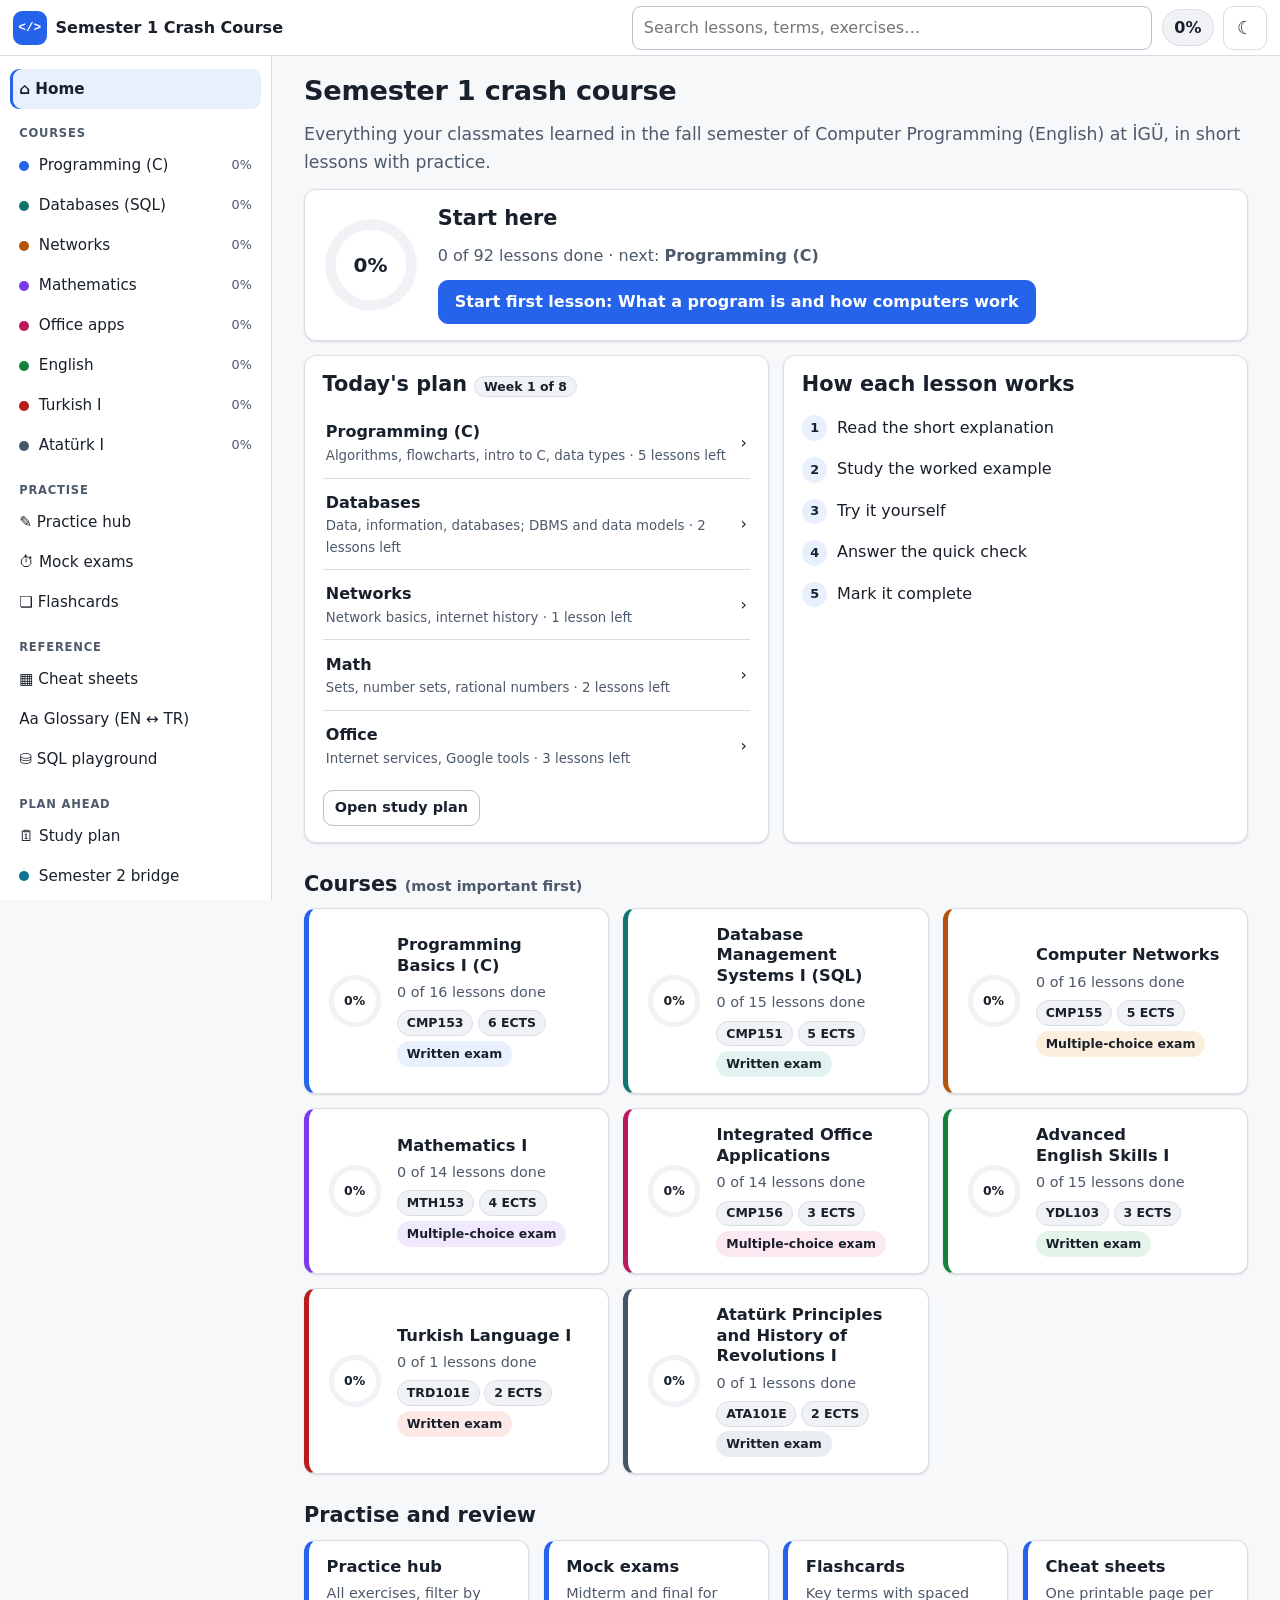
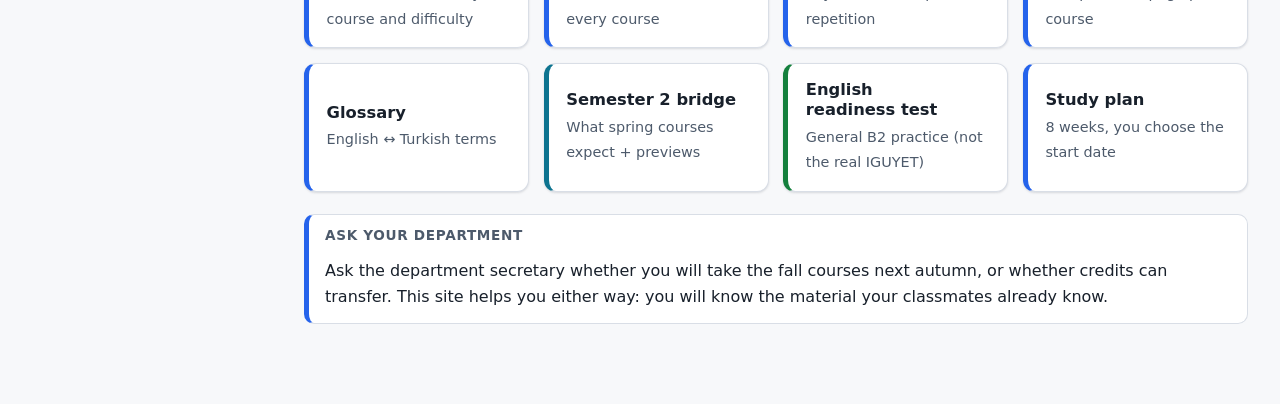
==== index.html @ d9d76923 "Semester 1 crash course study site Static study site for the semester 1 courses of IGU Computer Prog" ====
<!doctype html>
<html lang="en">
<head>
<meta charset="utf-8">
<meta name="viewport" content="width=device-width, initial-scale=1">
<title>Semester 1 Crash Course — İGÜ Computer Programming</title>
<meta name="description" content="Self-paced crash course for semester 1 of the Computer Programming (English) program at Istanbul Gelişim University.">
<meta name="color-scheme" content="light dark">
<script>
(function(){try{var s=JSON.parse(localStorage.getItem('igu-cc-v1')||'{}');var t=s.theme||(matchMedia('(prefers-color-scheme: dark)').matches?'dark':'light');document.documentElement.setAttribute('data-theme',t);}catch(e){document.documentElement.setAttribute('data-theme','light');}})();
</script>
<link rel="stylesheet" href="assets/css/app.css">
<link rel="icon" href="data:image/svg+xml,%3Csvg xmlns='http://www.w3.org/2000/svg' viewBox='0 0 32 32'%3E%3Crect width='32' height='32' rx='7' fill='%232563eb'/%3E%3Cpath d='M9 11l-5 5 5 5M23 11l5 5-5 5M18 8l-4 16' stroke='%23fff' stroke-width='2.4' fill='none' stroke-linecap='round' stroke-linejoin='round'/%3E%3C/svg%3E">
</head>
<body>
<a class="skip" href="#main">Skip to content</a>
<header class="topbar" role="banner">
  <a class="brand" href="#/" aria-label="Crash course home"><span class="brand-mark" aria-hidden="true">&lt;/&gt;</span><span class="brand-text">Semester 1 Crash Course</span></a>
  <div class="search" role="search">
    <label class="vh" for="q">Search lessons, glossary and exercises</label>
    <input id="q" type="search" placeholder="Search lessons, terms, exercises…" autocomplete="off" aria-controls="q-results" aria-expanded="false">
    <div id="q-results" class="search-results" hidden></div>
  </div>
  <a class="top-progress" href="#/" id="top-progress" aria-label="Overall progress">0%</a>
  <button class="icon-btn" id="theme-btn" type="button" aria-label="Switch between light and dark mode" title="Light / dark mode"><span aria-hidden="true" id="theme-ico">☾</span></button>
</header>
<nav class="sidebar" id="sidebar" aria-label="Main"></nav>
<main id="main" tabindex="-1"><p class="loading">Loading…</p></main>
<nav class="tabbar" id="tabbar" aria-label="Sections">
  <a href="#/" data-tab="home"><span aria-hidden="true">⌂</span>Home</a>
  <a href="#/courses" data-tab="courses"><span aria-hidden="true">▤</span>Courses</a>
  <a href="#/practice" data-tab="practice"><span aria-hidden="true">✎</span>Practice</a>
  <a href="#/flashcards" data-tab="flashcards"><span aria-hidden="true">❏</span>Flashcards</a>
  <a href="#/more" data-tab="more"><span aria-hidden="true">⋯</span>More</a>
</nav>
<noscript><p style="padding:2rem">This study site needs JavaScript. Please enable it in your browser.</p></noscript>
<script src="assets/js/app.js"></script>
<script src="assets/js/widgets.js"></script>
<script src="assets/js/tools.js"></script>
<script src="data/index.js"></script>
</body>
</html>
---- assets/css/app.css ----
/* Crash course — calm docs-style theme. Tokens first, then layout, then components. */
:root {
  --bg: #f7f8fa; --surface: #ffffff; --surface-2: #f0f2f5; --border: #d9dee6; --border-strong: #b6bfcc;
  --text: #18202b; --muted: #4d5a6b; --link: #1d4ed8;
  --ok: #166534; --ok-bg: #e6f4ea; --bad: #b42318; --bad-bg: #fdecea; --warn: #8a4b00; --warn-bg: #fff4dc; --info-bg: #e8f0fe;
  --accent: #2563eb; --accent-soft: #e8effd; --on-accent: #ffffff;
  --code-bg: #f3f5f8; --code-text: #1b2430; --tok-kw: #7c2d92; --tok-str: #0b6b3a; --tok-num: #9a4a00; --tok-com: #5f6b7a; --tok-pre: #1d5fa8; --tok-fn: #1d4ed8;
  --radius: 12px; --shadow: 0 1px 2px rgba(16,24,40,.06), 0 1px 3px rgba(16,24,40,.08);
  --font: system-ui, -apple-system, "Segoe UI", Roboto, "Helvetica Neue", Arial, sans-serif;
  --mono: ui-monospace, "Cascadia Code", "SF Mono", Consolas, "Liberation Mono", Menlo, monospace;
  --top: 56px; --side: 272px; --tab: 60px;
}
:root[data-theme="dark"] {
  --bg: #11151b; --surface: #181d25; --surface-2: #202733; --border: #2f3846; --border-strong: #4a5568;
  --text: #e7ecf3; --muted: #a9b4c4; --link: #8ab4ff;
  --ok: #7ee2a0; --ok-bg: #12301f; --bad: #ffa198; --bad-bg: #3a1614; --warn: #ffd27a; --warn-bg: #33260a; --info-bg: #17263f;
  --accent: #7aa7ff; --accent-soft: #1a2740; --on-accent: #0b1220;
  --code-bg: #0f1319; --code-text: #e3e9f2; --tok-kw: #d2a8ff; --tok-str: #8ddb8c; --tok-num: #ffb86b; --tok-com: #8f9bab; --tok-pre: #79c0ff; --tok-fn: #8ab4ff;
  --shadow: 0 1px 2px rgba(0,0,0,.4);
}
[data-course="c"] { --accent: #2563eb; --accent-soft: #e8effd; }
[data-course="db"] { --accent: #0f766e; --accent-soft: #e0f3f1; }
[data-course="net"] { --accent: #b45309; --accent-soft: #fbeedd; }
[data-course="math"] { --accent: #7c3aed; --accent-soft: #f0e9fe; }
[data-course="office"] { --accent: #be185d; --accent-soft: #fce8f1; }
[data-course="en"] { --accent: #15803d; --accent-soft: #e4f4ea; }
[data-course="tr"] { --accent: #b91c1c; --accent-soft: #fde8e8; }
[data-course="ata"] { --accent: #475569; --accent-soft: #e9edf2; }
[data-course="bridge"] { --accent: #0e7490; --accent-soft: #e0f2f7; }
:root[data-theme="dark"] [data-course="c"] { --accent: #7aa7ff; --accent-soft: #1a2740; }
:root[data-theme="dark"] [data-course="db"] { --accent: #4fd1c5; --accent-soft: #12302e; }
:root[data-theme="dark"] [data-course="net"] { --accent: #f6ad55; --accent-soft: #33240f; }
:root[data-theme="dark"] [data-course="math"] { --accent: #b79cff; --accent-soft: #261d40; }
:root[data-theme="dark"] [data-course="office"] { --accent: #f58ab8; --accent-soft: #3a1528; }
:root[data-theme="dark"] [data-course="en"] { --accent: #6ee7a0; --accent-soft: #12301f; }
:root[data-theme="dark"] [data-course="tr"] { --accent: #fca5a5; --accent-soft: #3a1616; }
:root[data-theme="dark"] [data-course="ata"] { --accent: #cbd5e1; --accent-soft: #232b36; }
:root[data-theme="dark"] [data-course="bridge"] { --accent: #67e8f9; --accent-soft: #0f2c33; }

* { box-sizing: border-box; }
[hidden] { display: none !important; }
html { -webkit-text-size-adjust: 100%; scroll-padding-top: calc(var(--top) + 12px); }
body { margin: 0; background: var(--bg); color: var(--text); font: 16px/1.6 var(--font); overflow-x: hidden; }
a { color: var(--link); text-underline-offset: 2px; }
h1, h2, h3, h4 { line-height: 1.25; margin: 1.4em 0 .5em; text-wrap: balance; }
h1 { font-size: 1.7rem; margin-top: 0; letter-spacing: -.01em; }
h2 { font-size: 1.3rem; } h3 { font-size: 1.1rem; } h4 { font-size: 1rem; }
p, ul, ol { margin: .7em 0; }
ul, ol { padding-left: 1.4em; } li { margin: .3em 0; }
code, pre, kbd { font-family: var(--mono); font-size: .92em; }
code { background: var(--code-bg); color: var(--code-text); padding: .1em .35em; border-radius: 5px; border: 1px solid var(--border); overflow-wrap: anywhere; }
kbd { background: var(--surface-2); border: 1px solid var(--border-strong); border-bottom-width: 2px; border-radius: 5px; padding: .05em .4em; }
pre { margin: .8em 0; }
pre.code, .outbox pre, pre.out { background: var(--code-bg); color: var(--code-text); border: 1px solid var(--border); border-radius: 10px; padding: .8rem 1rem; overflow-x: auto; line-height: 1.5; tab-size: 4; }
pre.code code { background: none; border: 0; padding: 0; overflow-wrap: normal; }
.tk-kw { color: var(--tok-kw); font-weight: 600; } .tk-str { color: var(--tok-str); } .tk-num { color: var(--tok-num); } .tk-com { color: var(--tok-com); font-style: italic; } .tk-pre { color: var(--tok-pre); } .tk-fn { color: var(--tok-fn); }
blockquote { margin: 1em 0; padding: .2em 1em; border-left: 4px solid var(--accent); background: var(--surface); border-radius: 0 8px 8px 0; }
:focus-visible { outline: 3px solid var(--accent); outline-offset: 2px; border-radius: 4px; }
.vh { position: absolute; width: 1px; height: 1px; overflow: hidden; clip: rect(0 0 0 0); white-space: nowrap; }
.skip { position: absolute; left: -999px; top: 8px; z-index: 100; background: var(--surface); padding: .6rem 1rem; border-radius: 8px; }
.skip:focus { left: 8px; }
.muted { color: var(--muted); } .small { font-size: .9rem; } .center { text-align: center; } .nowrap { white-space: nowrap; }
.tabnum { font-variant-numeric: tabular-nums; }

/* layout */
.topbar { position: fixed; inset: 0 0 auto 0; height: var(--top); z-index: 30; display: flex; align-items: center; gap: .6rem; padding: 0 .8rem; background: var(--surface); border-bottom: 1px solid var(--border); }
.brand { display: flex; align-items: center; gap: .55rem; text-decoration: none; color: var(--text); font-weight: 700; min-height: 44px; }
.brand-mark { display: grid; place-items: center; width: 34px; height: 34px; border-radius: 9px; background: #2563eb; color: #fff; font: 700 .8rem var(--mono); }
.brand-text { white-space: nowrap; }
.search { position: relative; flex: 1; max-width: 520px; margin-left: auto; }
.search input { width: 100%; height: 40px; border-radius: 10px; border: 1px solid var(--border-strong); background: var(--bg); color: var(--text); padding: 0 .8rem; font: inherit; }
.search-results { position: absolute; top: 46px; left: 0; right: 0; background: var(--surface); border: 1px solid var(--border-strong); border-radius: 12px; box-shadow: 0 12px 30px rgba(0,0,0,.18); max-height: 70vh; overflow: auto; padding: .4rem; z-index: 40; }
.search-results h4 { margin: .5rem .6rem .2rem; font-size: .75rem; text-transform: uppercase; letter-spacing: .06em; color: var(--muted); }
.search-results a { display: block; padding: .5rem .6rem; border-radius: 8px; text-decoration: none; color: var(--text); min-height: 44px; }
.search-results a:hover, .search-results a:focus { background: var(--surface-2); }
.search-results small { display: block; color: var(--muted); }
.top-progress { font-weight: 700; text-decoration: none; color: var(--text); background: var(--surface-2); border: 1px solid var(--border); border-radius: 999px; padding: .3rem .7rem; min-height: 36px; display: inline-flex; align-items: center; font-variant-numeric: tabular-nums; }
.icon-btn { width: 44px; height: 44px; border-radius: 10px; border: 1px solid var(--border); background: var(--surface); color: var(--text); font-size: 1.15rem; cursor: pointer; }
.sidebar { position: fixed; top: var(--top); bottom: 0; left: 0; width: var(--side); overflow-y: auto; background: var(--surface); border-right: 1px solid var(--border); padding: .8rem .6rem 2rem; display: none; }
.sidebar h3 { font-size: .72rem; text-transform: uppercase; letter-spacing: .07em; color: var(--muted); margin: 1.1rem .6rem .3rem; }
.sidebar a { display: flex; align-items: center; gap: .6rem; padding: .45rem .6rem; border-radius: 9px; text-decoration: none; color: var(--text); min-height: 40px; font-size: .95rem; }
.sidebar a:hover { background: var(--surface-2); }
.sidebar a[aria-current="page"] { background: var(--accent-soft); font-weight: 650; box-shadow: inset 3px 0 0 var(--accent); }
.sidebar .dot { width: 10px; height: 10px; border-radius: 50%; background: var(--accent); flex: none; }
.sidebar .pct { margin-left: auto; color: var(--muted); font-size: .8rem; font-variant-numeric: tabular-nums; }
main { padding: calc(var(--top) + 1.1rem) 1rem calc(var(--tab) + 2rem); max-width: 860px; margin: 0 auto; outline: none; min-height: 100vh; }
main.wide { max-width: 1040px; }
.tabbar { position: fixed; inset: auto 0 0 0; height: var(--tab); z-index: 30; display: grid; grid-template-columns: repeat(5, 1fr); background: var(--surface); border-top: 1px solid var(--border); padding-bottom: env(safe-area-inset-bottom); }
.tabbar a { display: flex; flex-direction: column; align-items: center; justify-content: center; gap: 1px; text-decoration: none; color: var(--muted); font-size: .72rem; min-height: 48px; }
.tabbar a span { font-size: 1.15rem; line-height: 1; }
.tabbar a[aria-current="page"] { color: var(--text); font-weight: 700; box-shadow: inset 0 3px 0 var(--accent); }
@media (max-width: 560px) { .brand-text { display: none; } }
@media (min-width: 960px) {
  .sidebar { display: block; } .tabbar { display: none; }
  main { margin-left: calc(var(--side) + max(0px, (100vw - var(--side) - 860px) / 2)); margin-right: auto; padding-bottom: 4rem; padding-left: 2rem; padding-right: 2rem; }
  main.wide { margin-left: calc(var(--side) + max(0px, (100vw - var(--side) - 1040px) / 2)); }
}

/* components */
.card { background: var(--surface); border: 1px solid var(--border); border-radius: var(--radius); padding: 1rem 1.1rem; box-shadow: var(--shadow); }
.card h2, .card h3 { margin-top: 0; }
.grid { display: grid; gap: .9rem; }
.grid.two { grid-template-columns: repeat(auto-fit, minmax(260px, 1fr)); }
.grid.three { grid-template-columns: repeat(auto-fit, minmax(220px, 1fr)); }
.btn { display: inline-flex; align-items: center; justify-content: center; gap: .4rem; min-height: 44px; padding: .5rem 1rem; border-radius: 10px; border: 1px solid var(--border-strong); background: var(--surface); color: var(--text); font: inherit; font-weight: 600; text-decoration: none; cursor: pointer; }
.btn:hover { background: var(--surface-2); }
.btn.primary { background: var(--accent); border-color: var(--accent); color: var(--on-accent); }
.btn.primary:hover { filter: brightness(1.08); }
.btn.small { min-height: 36px; padding: .3rem .7rem; font-size: .9rem; }
.btn[disabled] { opacity: .55; cursor: not-allowed; }
.btn-row { display: flex; flex-wrap: wrap; gap: .6rem; margin: 1rem 0; align-items: center; }
.badge { display: inline-flex; align-items: center; gap: .3rem; padding: .12rem .55rem; border-radius: 999px; font-size: .78rem; font-weight: 600; background: var(--surface-2); border: 1px solid var(--border); color: var(--text); white-space: nowrap; }
.badge.accent { background: var(--accent-soft); border-color: transparent; }
.badge.easy { background: var(--ok-bg); color: var(--ok); border-color: transparent; }
.badge.medium { background: var(--warn-bg); color: var(--warn); border-color: transparent; }
.badge.exam { background: var(--bad-bg); color: var(--bad); border-color: transparent; }
.crumbs { font-size: .9rem; color: var(--muted); margin-bottom: .6rem; }
.crumbs a { color: var(--muted); }
.lead { font-size: 1.08rem; color: var(--muted); margin-top: .2rem; }
.ring { --p: 0; width: 56px; height: 56px; flex: none; position: relative; }
.ring svg { width: 100%; height: 100%; transform: rotate(-90deg); }
.ring circle { fill: none; stroke-width: 6; }
.ring .trk { stroke: var(--surface-2); } .ring .val { stroke: var(--accent); stroke-linecap: round; transition: stroke-dashoffset .5s; }
.ring b { position: absolute; inset: 0; display: grid; place-items: center; font-size: .78rem; font-variant-numeric: tabular-nums; }
.ring.big { width: 96px; height: 96px; } .ring.big b { font-size: 1.25rem; } .ring.big circle { stroke-width: 7; }
.course-card { display: flex; gap: .9rem; align-items: center; text-decoration: none; color: var(--text); border-left: 5px solid var(--accent); }
.course-card:hover { border-color: var(--accent); background: var(--surface-2); }
.course-card h3 { margin: 0 0 .2rem; font-size: 1.02rem; }
.course-card .meta { display: flex; flex-wrap: wrap; gap: .3rem; margin-top: .35rem; }
.hero { display: flex; gap: 1.2rem; align-items: center; flex-wrap: wrap; }
.list { list-style: none; padding: 0; margin: .6rem 0; }
.list > li { margin: 0; border-bottom: 1px solid var(--border); }
.list > li:last-child { border-bottom: 0; }
.row { display: flex; align-items: center; gap: .75rem; padding: .7rem .2rem; text-decoration: none; color: var(--text); min-height: 52px; }
a.row:hover { background: var(--surface-2); }
.row .grow { flex: 1; min-width: 0; }
.row small { color: var(--muted); display: block; }
.tick { width: 26px; height: 26px; border-radius: 50%; border: 2px solid var(--border-strong); display: grid; place-items: center; flex: none; font-size: .85rem; color: transparent; }
.tick.done { background: var(--ok-bg); border-color: var(--ok); color: var(--ok); }
.marker { padding: .55rem .8rem; margin: .4rem 0; border-radius: 9px; background: var(--warn-bg); color: var(--warn); font-weight: 650; font-size: .92rem; display: flex; gap: .6rem; align-items: center; flex-wrap: wrap; }
.marker a { color: inherit; }
.goal { background: var(--accent-soft); border-radius: var(--radius); padding: .8rem 1rem; margin: 1rem 0; border-left: 5px solid var(--accent); }
.goal b { display: block; font-size: .78rem; text-transform: uppercase; letter-spacing: .06em; }
.sec { margin-top: 1.8rem; }
.sec > h2 { padding-bottom: .3rem; border-bottom: 2px solid var(--accent-soft); }
.sec-common-mistakes { background: var(--warn-bg); border-radius: var(--radius); padding: .2rem 1.1rem .6rem; }
.sec-common-mistakes > h2 { border: 0; color: var(--warn); margin-top: .9rem; }
.sec-try-it > h2::before { content: "▶ "; color: var(--accent); }
.callout { border: 1px solid var(--border); border-left: 5px solid var(--accent); background: var(--surface); border-radius: 10px; padding: .6rem 1rem; margin: 1rem 0; }
.callout-h { font-weight: 700; font-size: .85rem; text-transform: uppercase; letter-spacing: .05em; color: var(--muted); }
.callout-warn { border-left-color: var(--warn); background: var(--warn-bg); }
.callout-tsql { border-left-color: #a16207; }
.callout-example { background: var(--surface); }
.callout-exam { border-left-color: var(--bad); }
.callout > :last-child { margin-bottom: .3rem; }
.tablewrap { overflow-x: auto; margin: .9rem 0; border: 1px solid var(--border); border-radius: 10px; background: var(--surface); }
table { border-collapse: collapse; width: 100%; font-size: .95rem; }
th, td { text-align: left; padding: .5rem .7rem; border-bottom: 1px solid var(--border); vertical-align: top; }
th { background: var(--surface-2); font-size: .85rem; white-space: nowrap; }
tr:last-child td { border-bottom: 0; }
td.num, th.num { text-align: right; font-variant-numeric: tabular-nums; }
details.reveal { border: 1px dashed var(--border-strong); border-radius: 10px; margin: .9rem 0; background: var(--surface); }
details.reveal > summary { cursor: pointer; padding: .7rem 1rem; font-weight: 650; min-height: 44px; }
details.reveal[open] > summary { border-bottom: 1px dashed var(--border); }
.reveal-b { padding: .2rem 1rem .6rem; }
.outbox { margin: .8em 0; } .outbox-h { font-size: .75rem; font-weight: 700; text-transform: uppercase; letter-spacing: .06em; color: var(--muted); margin-bottom: -.5em; }
.widget { margin: 1rem 0; }
.panel { background: var(--surface); border: 1px solid var(--border); border-radius: var(--radius); padding: .9rem 1rem; }
.panel > h3:first-child, .panel > h4:first-child { margin-top: 0; }
input[type=text], input[type=number], input[type=date], input[type=search], select, textarea { font: inherit; color: var(--text); background: var(--surface); border: 1px solid var(--border-strong); border-radius: 9px; padding: .45rem .65rem; min-height: 44px; max-width: 100%; }
textarea { width: 100%; font-family: var(--mono); font-size: .92rem; line-height: 1.5; resize: vertical; }
label { font-weight: 600; }
.field { display: flex; flex-direction: column; gap: .25rem; margin: .5rem 0; }
.inline-fields { display: flex; flex-wrap: wrap; gap: .7rem; align-items: end; }
.msg { padding: .6rem .9rem; border-radius: 9px; margin: .7rem 0; }
.msg.ok { background: var(--ok-bg); color: var(--ok); } .msg.bad { background: var(--bad-bg); color: var(--bad); } .msg.info { background: var(--info-bg); } .msg.warn { background: var(--warn-bg); color: var(--warn); }
.msg b { font-weight: 700; }

/* checklists */
.checks { list-style: none; padding: 0; }
.checks label { display: flex; gap: .7rem; align-items: flex-start; padding: .45rem .3rem; font-weight: 400; min-height: 44px; cursor: pointer; border-radius: 8px; }
.checks label:hover { background: var(--surface-2); }
.checks input { width: 22px; height: 22px; margin-top: .15rem; flex: none; accent-color: var(--accent); }
.checklist-h { font-weight: 700; margin-bottom: .2rem; }
.checklist, .rubric { background: var(--surface); border: 1px solid var(--border); border-radius: var(--radius); padding: .8rem 1rem; }
.rubric-score { font-weight: 650; color: var(--muted); }

/* quiz */
.q { background: var(--surface); border: 1px solid var(--border); border-radius: var(--radius); padding: .9rem 1rem; margin: .8rem 0; }
.q-n { font-size: .78rem; font-weight: 700; color: var(--muted); text-transform: uppercase; letter-spacing: .05em; }
.q-t { font-weight: 600; margin: .2rem 0 .6rem; }
.opts { display: grid; gap: .45rem; }
.opt { display: flex; gap: .6rem; align-items: flex-start; text-align: left; width: 100%; min-height: 44px; padding: .55rem .8rem; border-radius: 10px; border: 1px solid var(--border-strong); background: var(--surface); color: var(--text); font: inherit; cursor: pointer; }
.opt:hover:not([disabled]) { background: var(--surface-2); }
.opt .k { font-weight: 700; flex: none; width: 1.3em; }
.opt[aria-pressed="true"] { border-color: var(--accent); box-shadow: inset 0 0 0 1px var(--accent); background: var(--accent-soft); }
.opt.right { border-color: var(--ok); background: var(--ok-bg); } .opt.wrong { border-color: var(--bad); background: var(--bad-bg); }
.opt[disabled] { cursor: default; opacity: 1; color: var(--text); }
.opt-why { font-size: .9rem; color: var(--muted); display: block; margin-top: .2rem; }
.q-why { margin-top: .6rem; padding: .6rem .8rem; border-radius: 9px; background: var(--surface-2); font-size: .95rem; }
.q-why b.ok { color: var(--ok); } .q-why b.bad { color: var(--bad); }
.quiz-score { font-weight: 700; padding: .7rem 1rem; background: var(--accent-soft); border-radius: 10px; margin: .8rem 0; display: flex; gap: .8rem; align-items: center; flex-wrap: wrap; }
.gap { margin: .5rem 0; padding: .5rem .2rem; border-bottom: 1px solid var(--border); line-height: 2.2; }
.gap input { min-height: 38px; width: 11em; padding: .2rem .5rem; }
.gap input.right { border-color: var(--ok); background: var(--ok-bg); } .gap input.wrong { border-color: var(--bad); background: var(--bad-bg); }
.gap .fb { display: block; font-size: .9rem; line-height: 1.5; color: var(--muted); }
.timer { position: sticky; top: calc(var(--top) + 6px); z-index: 5; background: var(--surface); border: 1px solid var(--border-strong); border-radius: 999px; padding: .35rem .9rem; font-weight: 700; display: inline-flex; gap: .5rem; font-variant-numeric: tabular-nums; box-shadow: var(--shadow); }
.timer.low { color: var(--bad); }

/* code runner */
.runner { border: 1px solid var(--border-strong); border-radius: var(--radius); background: var(--surface); overflow: hidden; }
.runner-bar { display: flex; flex-wrap: wrap; gap: .5rem; padding: .5rem .6rem; background: var(--surface-2); border-top: 1px solid var(--border); align-items: center; }
.runner .ed textarea { border: 0; border-radius: 0; min-height: 180px; display: block; background: var(--code-bg); color: var(--code-text); padding: .7rem .9rem; white-space: pre; overflow: auto; }
.runner .stdin { padding: .5rem .6rem; border-top: 1px solid var(--border); }
.runner .stdin textarea { min-height: 44px; }
.runner .outp { border-top: 1px solid var(--border); padding: .5rem .8rem .7rem; }
.runner .outp h4 { margin: .2rem 0; font-size: .75rem; text-transform: uppercase; letter-spacing: .06em; color: var(--muted); }
pre.out { margin: .3rem 0; white-space: pre-wrap; overflow-wrap: anywhere; min-height: 2.6em; max-height: 340px; overflow: auto; }
.CodeMirror { height: auto; font-family: var(--mono); font-size: .92rem; line-height: 1.5; background: var(--code-bg); color: var(--code-text); }
.CodeMirror-scroll { min-height: 150px; max-height: 520px; }
.CodeMirror-gutters { background: var(--code-bg); border-right: 1px solid var(--border); }
.CodeMirror-linenumber { color: var(--tok-com); }
.CodeMirror-cursor { border-left-color: var(--text); }
.CodeMirror-selected, .CodeMirror-focused .CodeMirror-selected { background: var(--accent-soft); }
.cm-s-default .cm-keyword, .cm-s-default .cm-type { color: var(--tok-kw); font-weight: 600; } .cm-s-default .cm-string { color: var(--tok-str); } .cm-s-default .cm-number { color: var(--tok-num); } .cm-s-default .cm-comment { color: var(--tok-com); font-style: italic; } .cm-s-default .cm-meta { color: var(--tok-pre); } .cm-s-default .cm-def, .cm-s-default .cm-variable, .cm-s-default .cm-variable-2, .cm-s-default .cm-operator, .cm-s-default .cm-builtin, .cm-s-default .cm-atom { color: var(--code-text); }
.cm-errline { background: var(--bad-bg); }
.cm-curline, .mv-line.cur { background: var(--warn-bg); }
.sqlres { overflow-x: auto; max-height: 360px; overflow-y: auto; border: 1px solid var(--border); border-radius: 8px; margin: .4rem 0; }
.sqlres table { font-size: .88rem; } .sqlres td, .sqlres th { padding: .3rem .6rem; white-space: nowrap; }
.sqlres td.null { color: var(--muted); font-style: italic; }
.schema { font-size: .9rem; } .schema code { border: 0; background: none; padding: 0; }
.schema b { font-family: var(--mono); }

/* memory visualizer */
.mv { display: grid; gap: .8rem; } @media (min-width: 760px) { .mv { grid-template-columns: 1fr 1fr; } }
.mv-code { background: var(--code-bg); border: 1px solid var(--border); border-radius: 10px; overflow-x: auto; padding: .4rem 0; font: .88rem/1.55 var(--mono); }
.mv-line { display: flex; white-space: pre; padding: 0 .6rem 0 0; } .mv-line i { width: 2.6em; text-align: right; padding-right: .7em; color: var(--tok-com); font-style: normal; flex: none; user-select: none; }
.mv-line.cur { box-shadow: inset 3px 0 0 var(--warn); }
.mv-frame { border: 1px solid var(--border); border-radius: 10px; margin-bottom: .6rem; overflow: hidden; background: var(--surface); }
.mv-frame h4 { margin: 0; padding: .35rem .7rem; background: var(--surface-2); font: 600 .85rem var(--mono); }
.mv-frame table { font: .85rem var(--mono); } .mv-frame td, .mv-frame th { padding: .25rem .6rem; }
.mv-frame .chg { background: var(--ok-bg); }
.mv-ptr { color: var(--accent); font-weight: 600; }
.mv-cells { display: flex; flex-wrap: wrap; gap: 2px; } .mv-cells span { border: 1px solid var(--border-strong); padding: 0 .35em; border-radius: 4px; min-width: 1.8em; text-align: center; } .mv-cells sub { display: block; font-size: .65em; color: var(--muted); line-height: 1; }

/* diagrams */
.diagram { background: var(--surface); border: 1px solid var(--border); border-radius: var(--radius); padding: .6rem; overflow-x: auto; text-align: center; }
.diagram svg { max-width: 100%; height: auto; }
.diagram .n { fill: var(--surface); stroke: var(--text); stroke-width: 1.6; } .diagram .n.acc { fill: var(--accent-soft); stroke: var(--accent); }
.diagram text { fill: var(--text); font: 13px var(--font); } .diagram text.lbl { font-size: 12px; fill: var(--muted); font-weight: 600; } .diagram text.h { font-weight: 700; } .diagram text.pk { text-decoration: underline; font-weight: 600; }
.diagram .e { fill: none; stroke: var(--text); stroke-width: 1.6; } .diagram .arrow { fill: var(--text); }
.diagram figcaption, .cap { font-size: .88rem; color: var(--muted); margin-top: .3rem; }
.tl { list-style: none; padding: 0 0 0 1.1rem; border-left: 3px solid var(--accent-soft); margin-left: .5rem; }
.tl li { position: relative; margin: 0 0 .6rem; }
.tl li::before { content: ""; position: absolute; left: calc(-1.1rem - 8.5px); top: 1.05rem; width: 14px; height: 14px; border-radius: 50%; background: var(--accent); border: 3px solid var(--bg); }
.tl details { background: var(--surface); border: 1px solid var(--border); border-radius: 10px; }
.tl summary { cursor: pointer; padding: .6rem .9rem; min-height: 44px; font-weight: 600; } .tl summary small { display: block; color: var(--muted); font-weight: 500; }
.tl .tl-b { padding: 0 .9rem .7rem; }
.order { list-style: none; padding: 0; counter-reset: o; }
.order li { display: flex; align-items: center; gap: .5rem; padding: .35rem .5rem; margin: .35rem 0; background: var(--surface); border: 1px solid var(--border-strong); border-radius: 10px; min-height: 48px; }
.order li.right { border-color: var(--ok); background: var(--ok-bg); } .order li.wrong { border-color: var(--bad); background: var(--bad-bg); }
.order li .grow { flex: 1; } .order li button { width: 40px; height: 40px; border-radius: 8px; border: 1px solid var(--border); background: var(--surface-2); color: var(--text); cursor: pointer; font-size: 1rem; }
.match { display: grid; gap: .45rem; } .match .pair { display: grid; grid-template-columns: 1fr 1fr; gap: .5rem; align-items: center; } .match select.right { border-color: var(--ok); background: var(--ok-bg); } .match select.wrong { border-color: var(--bad); background: var(--bad-bg); }
.drill-grid { display: grid; grid-template-columns: repeat(auto-fit, minmax(210px, 1fr)); gap: .6rem; }
.drill-grid input.right { border-color: var(--ok); background: var(--ok-bg); } .drill-grid input.wrong { border-color: var(--bad); background: var(--bad-bg); }
.steps { counter-reset: st; list-style: none; padding: 0; } .steps li { counter-increment: st; padding: .35rem 0 .35rem 2.2rem; position: relative; } .steps li::before { content: counter(st); position: absolute; left: 0; top: .4rem; width: 1.6rem; height: 1.6rem; border-radius: 50%; background: var(--accent-soft); display: grid; place-items: center; font-size: .8rem; font-weight: 700; }
.bits { font-family: var(--mono); letter-spacing: .04em; overflow-wrap: anywhere; } .bits .net { color: var(--accent); font-weight: 700; } .bits .host { color: var(--bad); }
.sheet { border-collapse: collapse; font: .9rem var(--mono); } .sheet th { background: var(--surface-2); text-align: center; min-width: 2.2em; padding: .2rem .4rem; border: 1px solid var(--border); }
.sheet td { padding: 0; border: 1px solid var(--border); } .sheet input { border: 0; border-radius: 0; min-height: 36px; width: 6.4em; padding: .2rem .4rem; font: inherit; background: transparent; }
.sheet input:focus { outline: 2px solid var(--accent); outline-offset: -2px; } .sheet td.target { background: var(--accent-soft); } .sheet td.okc { background: var(--ok-bg); } .sheet input.err { color: var(--bad); }
.fc { perspective: 1000px; } .fc-card { background: var(--surface); border: 1px solid var(--border-strong); border-radius: 16px; min-height: 220px; padding: 1.4rem; display: grid; place-items: center; text-align: center; font-size: 1.2rem; box-shadow: var(--shadow); width: 100%; color: var(--text); font-family: inherit; cursor: pointer; }
.fc-card .fc-back { font-size: 1.05rem; } .fc-card small { display: block; color: var(--muted); font-size: .85rem; margin-top: .6rem; }
.filters { display: flex; flex-wrap: wrap; gap: .6rem; margin: .8rem 0; align-items: end; }
.plan-week { border-left: 5px solid var(--border-strong); } .plan-week.now { border-left-color: var(--accent); background: var(--accent-soft); }
.plan-week h3 { display: flex; flex-wrap: wrap; gap: .5rem; align-items: baseline; }
.plan-item { display: flex; gap: .6rem; padding: .35rem 0; align-items: flex-start; } .plan-item .col { flex: none; width: 5.6em; font-size: .78rem; font-weight: 700; text-transform: uppercase; color: var(--muted); padding-top: .2rem; }
.kv { display: grid; grid-template-columns: auto 1fr; gap: .2rem .9rem; } .kv dt { font-weight: 650; } .kv dd { margin: 0; }
.loading { color: var(--muted); padding: 2rem 0; }
.math.display { overflow-x: auto; padding: .3rem 0; text-align: center; }
.katex { font-size: 1.08em; }
.lesson-nav { display: flex; flex-wrap: wrap; gap: .6rem; justify-content: space-between; margin: 2rem 0 1rem; padding-top: 1rem; border-top: 1px solid var(--border); }
.venn circle { fill: none; stroke: var(--text); stroke-width: 1.5; } .venn .fill { fill: var(--accent); opacity: .55; stroke: none; }
.print-only { display: none; }
@media (prefers-reduced-motion: reduce) { * { transition: none !important; scroll-behavior: auto !important; } }

/* print: cheat sheets come out clean black on white */
@media print {
  :root, :root[data-theme="dark"] { --bg: #fff; --surface: #fff; --surface-2: #f2f2f2; --text: #000; --muted: #333; --border: #999; --border-strong: #666; --code-bg: #fff; --code-text: #000; --accent: #000; --accent-soft: #eee; --link: #000; --tok-kw: #000; --tok-str: #000; --tok-num: #000; --tok-com: #444; --tok-pre: #000; --tok-fn: #000; --warn-bg: #fff; --warn: #000; }
  .topbar, .sidebar, .tabbar, .no-print, .lesson-nav, .skip, .btn-row { display: none !important; }
  main { margin: 0 !important; padding: 0 !important; max-width: none !important; }
  body { font-size: 10.5pt; line-height: 1.35; background: #fff; }
  .print-only { display: block; }
  .card, .panel, .tablewrap, pre.code { box-shadow: none; break-inside: avoid; }
  .sec { margin-top: .8rem; break-inside: avoid-page; } h1 { font-size: 16pt; } h2 { font-size: 12.5pt; margin: .6em 0 .3em; } th, td { padding: .2rem .4rem; }
  a { text-decoration: none; color: #000; }
  details.reveal { display: none; }
}
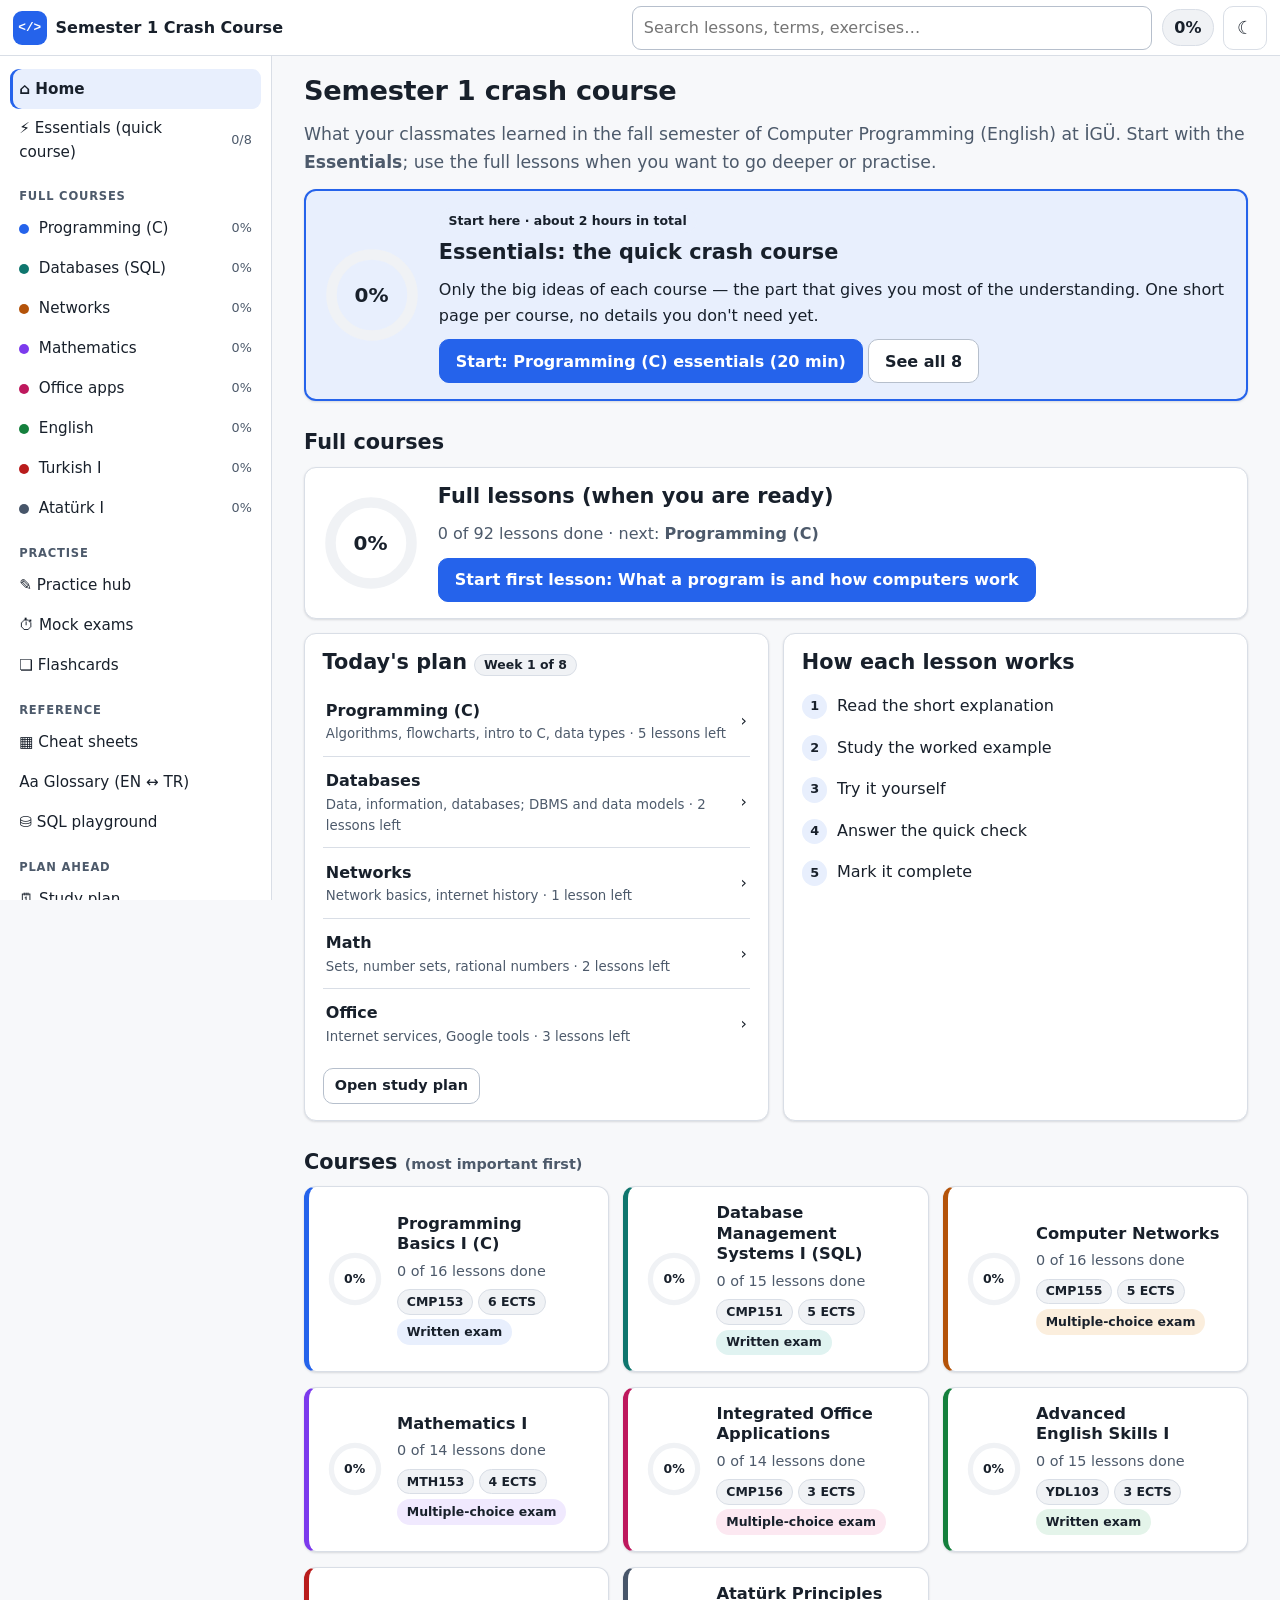
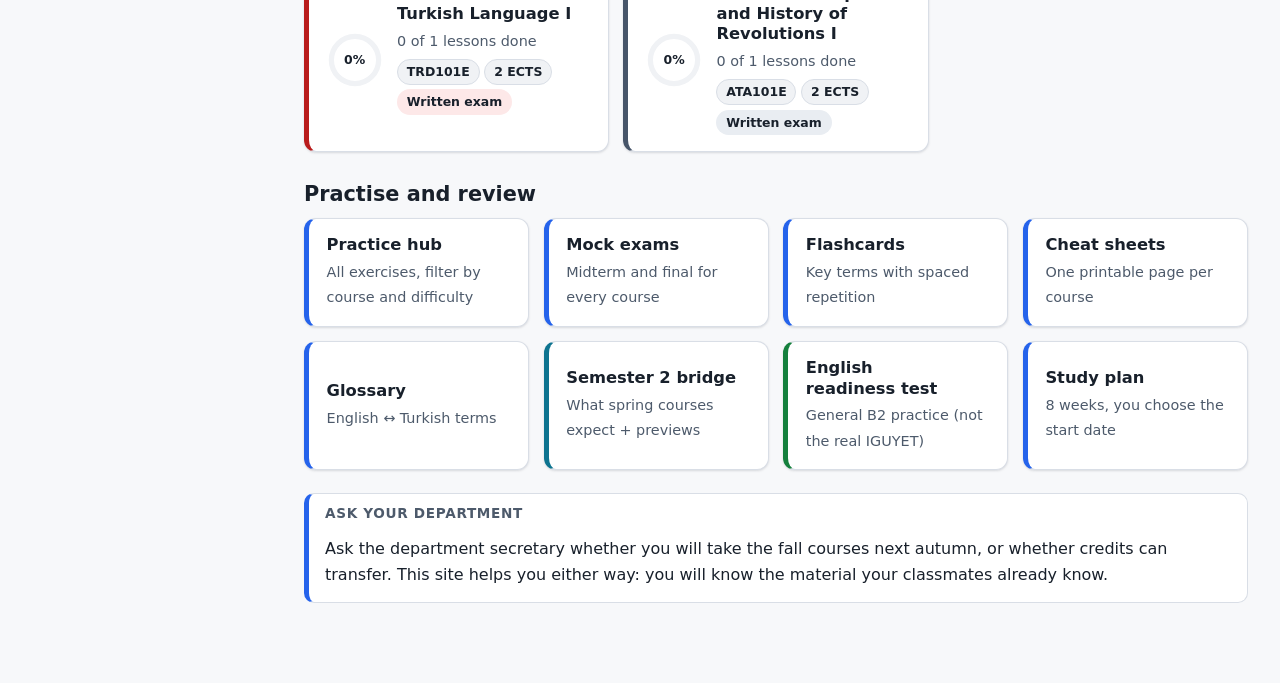
==== commit 8d8248c2: "Add a diagram library and make Essentials picture-first About 40 theme-aware SVG diagrams (code to p" ====
--- a/index.html
+++ b/index.html
@@ -37,6 +37,7 @@
 <script src="assets/js/app.js"></script>
 <script src="assets/js/widgets.js"></script>
 <script src="assets/js/tools.js"></script>
+<script src="assets/js/viz.js"></script>
 <script src="data/index.js"></script>
 </body>
 </html>
--- a/assets/css/app.css
+++ b/assets/css/app.css
@@ -295,3 +295,50 @@
   a { text-decoration: none; color: #000; }
   details.reveal { display: none; }
 }
+
+/* essentials */
+.ess-hero { border: 2px solid var(--accent); background: var(--accent-soft); }
+.ess-hero h2 { margin: .4rem 0 .3rem; }
+.ess { counter-reset: idea; }
+.callout-idea { counter-increment: idea; border: 1px solid var(--border); border-left: 6px solid var(--accent); padding: .9rem 1.1rem; box-shadow: var(--shadow); margin: 1.2rem 0; }
+.callout-idea > .callout-h { text-transform: none; letter-spacing: 0; font-size: 1.15rem; color: var(--text); }
+.callout-idea > .callout-h::before { content: counter(idea); display: inline-grid; place-items: center; width: 1.7rem; height: 1.7rem; margin-right: .55rem; border-radius: 50%; background: var(--accent); color: var(--on-accent); font-size: .9rem; vertical-align: 2px; }
+.callout-remember { border-left-color: var(--ok); background: var(--ok-bg); }
+.callout-remember .callout-h { color: var(--ok); }
+.callout-idea p.deeper { font-size: .9rem; margin-bottom: 0; }
+.hero > .grow { flex: 1; min-width: 230px; }
+
+/* diagram library (viz.js) */
+.viz { padding: .8rem .6rem; }
+.viz svg { overflow: visible; }
+.viz text { font: 15px var(--font); fill: var(--text); }
+.viz text.s { font-size: 13px; } .viz text.xs { font-size: 11.5px; } .viz text.b { font-weight: 700; } .viz text.big { font-size: 21px; font-weight: 700; }
+.viz text.mono { font-family: var(--mono); font-size: 14px; } .viz text.mono.s { font-size: 12.5px; } .viz text.mono.xs { font-size: 11px; }
+.viz text.m { fill: var(--muted); } .viz text.acc { fill: var(--accent); } .viz text.ok { fill: var(--ok); } .viz text.bad { fill: var(--bad); } .viz text.warn { fill: var(--warn); }
+.viz .n { fill: var(--surface); stroke: var(--border-strong); stroke-width: 1.4; }
+.viz .fa { fill: var(--accent-soft); stroke: var(--accent); stroke-width: 1.6; }
+.viz .fs { fill: var(--accent); stroke: var(--accent); }
+.viz .fok { fill: var(--ok-bg); stroke: var(--ok); stroke-width: 1.6; }
+.viz .fbad { fill: var(--bad-bg); stroke: var(--bad); stroke-width: 1.6; }
+.viz .fw { fill: var(--warn-bg); stroke: var(--warn); stroke-width: 1.6; }
+.viz .f2 { fill: var(--surface-2); stroke: var(--border-strong); stroke-width: 1.2; }
+.viz .code { fill: var(--code-bg); stroke: var(--border); }
+.viz .vc { fill: var(--accent); fill-opacity: .1; stroke: var(--accent); stroke-width: 2; }
+.viz .acc-stroke { stroke: var(--accent); stroke-width: 2.5; }
+.viz .e { fill: none; stroke: var(--text); stroke-width: 1.6; }
+.viz .e.thin { stroke-width: 1; opacity: .7; } .viz .e.thick { stroke-width: 3; }
+.viz .e.acc { stroke: var(--accent); } .viz .e.ok { stroke: var(--ok); } .viz .e.bad { stroke: var(--bad); }
+.viz .dash { stroke-dasharray: 5 4; }
+.viz .arrow-acc { fill: var(--accent); } .viz .arrow-ok { fill: var(--ok); } .viz .arrow-bad { fill: var(--bad); }
+.ess .callout-idea .viz { margin: .6rem 0; box-shadow: none; }
+@media print { .viz text { fill: #000 !important; } }
+.viz text.mono, code, pre, .CodeMirror { font-variant-ligatures: none; }
+.viz-hint { display: none; font-size: .78rem; color: var(--muted); text-align: right; margin-top: .2rem; }
+@media (max-width: 560px) {
+  .callout-idea { padding: .75rem .55rem; }
+  .ess .callout-idea .viz { padding: .35rem .1rem; border: 0; background: transparent; }
+  .viz { cursor: zoom-in; }
+  .viz-hint { display: block; }
+  .viz.zoom { cursor: zoom-out; }
+  .viz.zoom svg { min-width: 520px; }
+}
